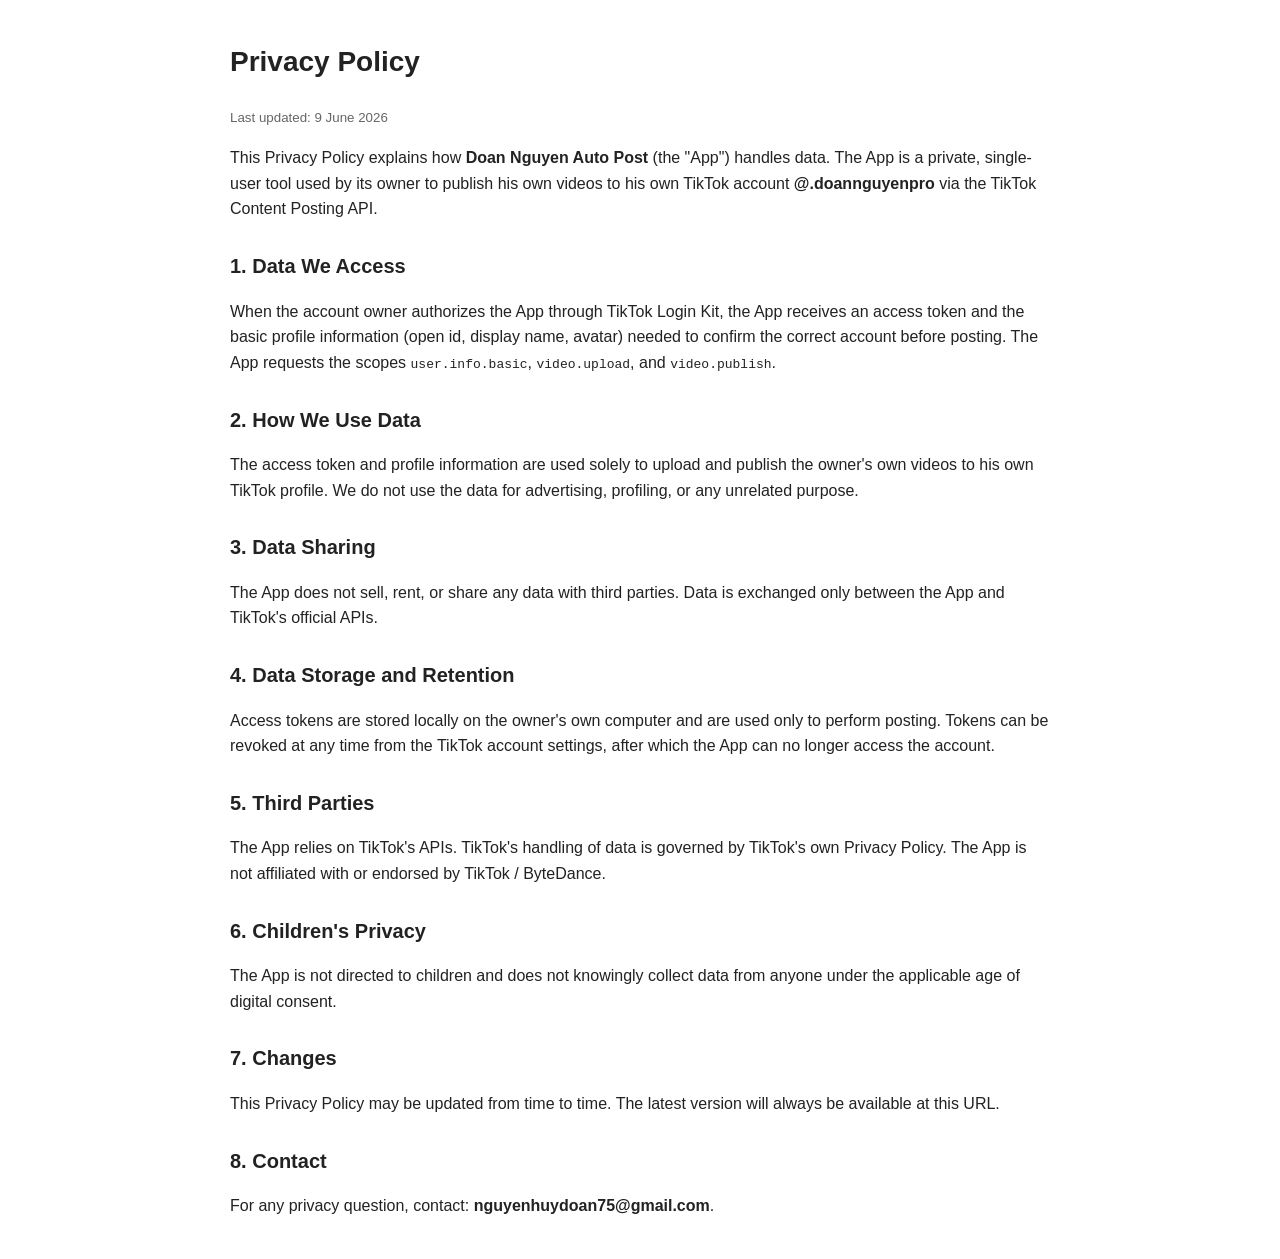
==== privacy-policy.html @ f6947137 "Add files via upload" ====
<!DOCTYPE html>
<html lang="en">
<head>
<meta charset="UTF-8">
<meta name="viewport" content="width=device-width, initial-scale=1.0">
<title>Privacy Policy — Doan Nguyen Auto Post</title>
<style>body{font-family:Arial,Helvetica,sans-serif;max-width:820px;margin:40px auto;padding:0 18px;line-height:1.6;color:#222}h1{font-size:28px}h2{font-size:20px;margin-top:28px}small{color:#666}</style>
</head>
<body>
<h1>Privacy Policy</h1>
<small>Last updated: 9 June 2026</small>

<p>This Privacy Policy explains how <strong>Doan Nguyen Auto Post</strong> (the "App") handles data. The App is a private, single-user tool used by its owner to publish his own videos to his own TikTok account <strong>@.doannguyenpro</strong> via the TikTok Content Posting API.</p>

<h2>1. Data We Access</h2>
<p>When the account owner authorizes the App through TikTok Login Kit, the App receives an access token and the basic profile information (open id, display name, avatar) needed to confirm the correct account before posting. The App requests the scopes <code>user.info.basic</code>, <code>video.upload</code>, and <code>video.publish</code>.</p>

<h2>2. How We Use Data</h2>
<p>The access token and profile information are used solely to upload and publish the owner's own videos to his own TikTok profile. We do not use the data for advertising, profiling, or any unrelated purpose.</p>

<h2>3. Data Sharing</h2>
<p>The App does not sell, rent, or share any data with third parties. Data is exchanged only between the App and TikTok's official APIs.</p>

<h2>4. Data Storage and Retention</h2>
<p>Access tokens are stored locally on the owner's own computer and are used only to perform posting. Tokens can be revoked at any time from the TikTok account settings, after which the App can no longer access the account.</p>

<h2>5. Third Parties</h2>
<p>The App relies on TikTok's APIs. TikTok's handling of data is governed by TikTok's own Privacy Policy. The App is not affiliated with or endorsed by TikTok / ByteDance.</p>

<h2>6. Children's Privacy</h2>
<p>The App is not directed to children and does not knowingly collect data from anyone under the applicable age of digital consent.</p>

<h2>7. Changes</h2>
<p>This Privacy Policy may be updated from time to time. The latest version will always be available at this URL.</p>

<h2>8. Contact</h2>
<p>For any privacy question, contact: <strong>nguyenhuydoan75@gmail.com</strong>.</p>
</body>
</html>
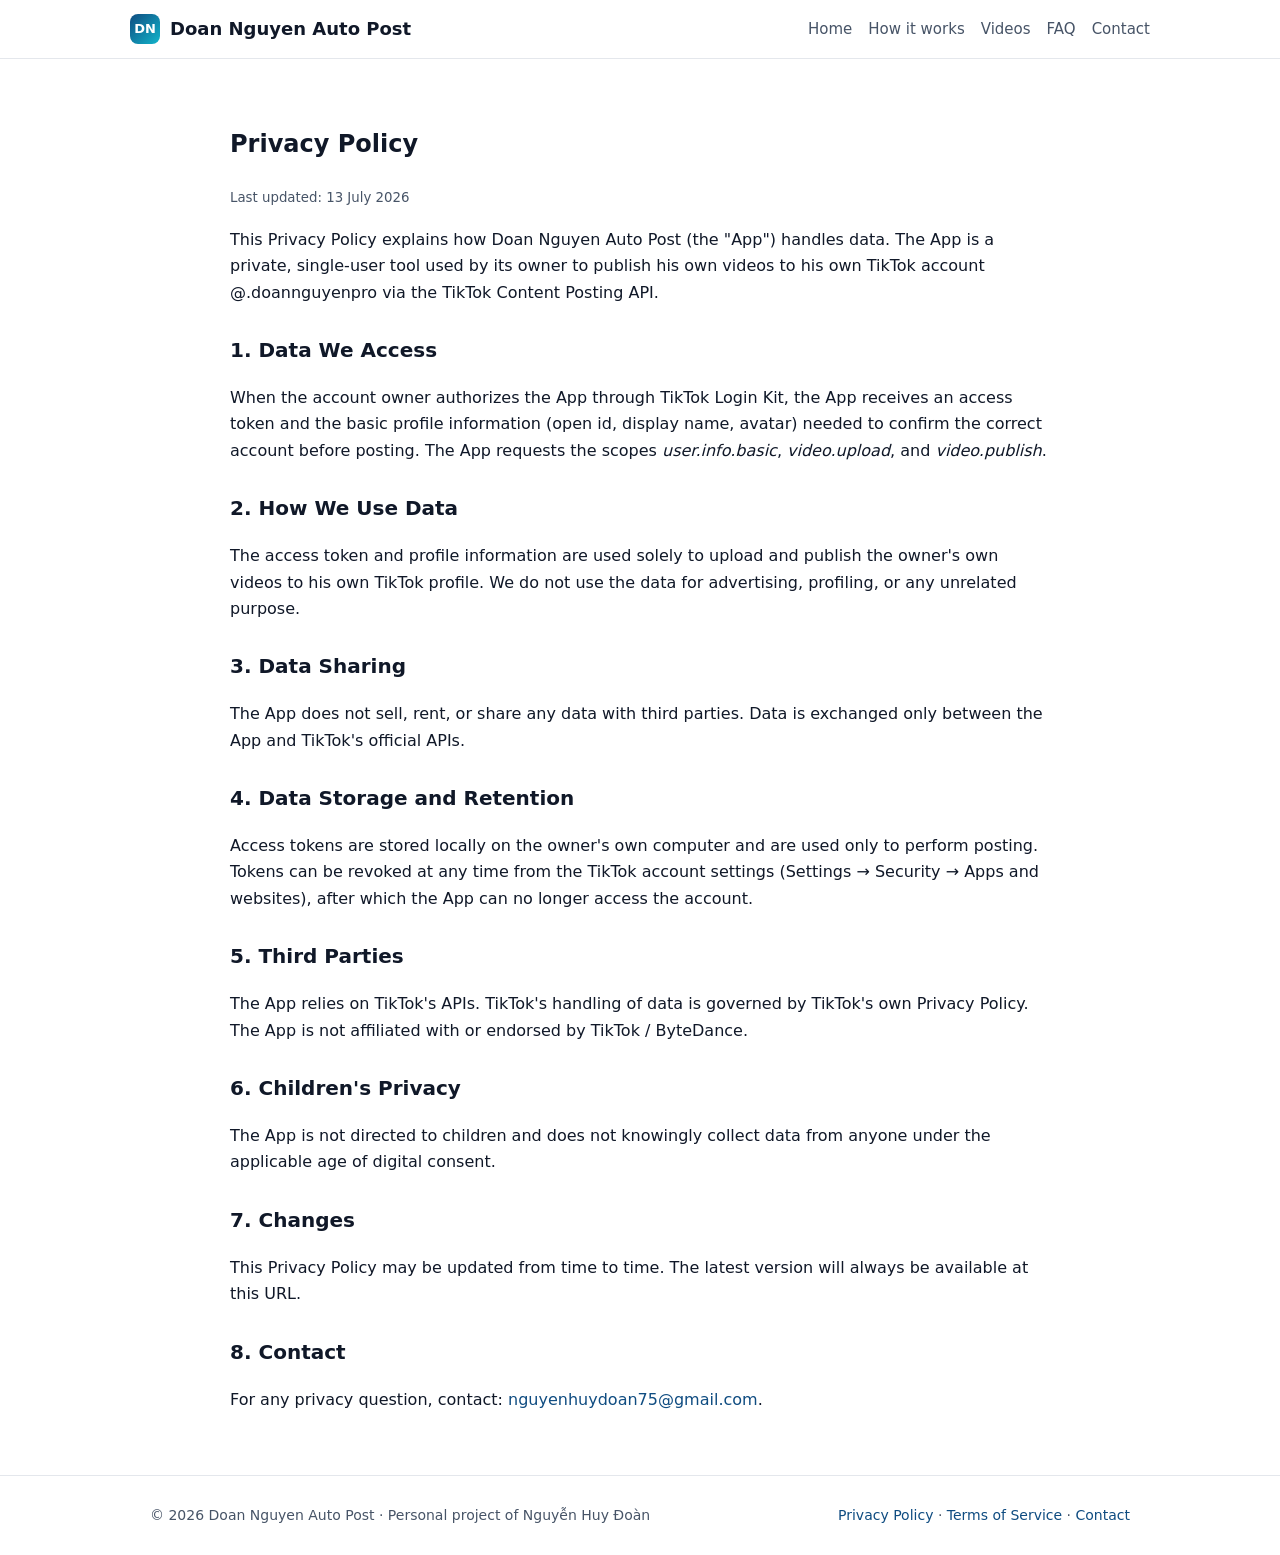
==== commit a601bb9a: "Add files via upload" ====
--- a/privacy-policy.html
+++ b/privacy-policy.html
@@ -4,16 +4,28 @@
 <meta charset="UTF-8">
 <meta name="viewport" content="width=device-width, initial-scale=1.0">
 <title>Privacy Policy — Doan Nguyen Auto Post</title>
-<style>body{font-family:Arial,Helvetica,sans-serif;max-width:820px;margin:40px auto;padding:0 18px;line-height:1.6;color:#222}h1{font-size:28px}h2{font-size:20px;margin-top:28px}small{color:#666}</style>
+<link rel="stylesheet" href="style.css">
 </head>
 <body>
+<header><div class="wrap nav">
+  <span class="logo"><span class="dot">DN</span> Doan Nguyen Auto Post</span>
+  <nav>
+    <a href="index.html">Home</a>
+    <a href="how-it-works.html">How it works</a>
+    <a href="videos.html">Videos</a>
+    <a href="faq.html">FAQ</a>
+    <a href="contact.html">Contact</a>
+  </nav>
+</div></header>
+
+<section><div class="wrap doc" style="max-width:860px">
 <h1>Privacy Policy</h1>
-<small>Last updated: 9 June 2026</small>
+<small>Last updated: 13 July 2026</small>
 
-<p>This Privacy Policy explains how <strong>Doan Nguyen Auto Post</strong> (the "App") handles data. The App is a private, single-user tool used by its owner to publish his own videos to his own TikTok account <strong>@.doannguyenpro</strong> via the TikTok Content Posting API.</p>
+<p>This Privacy Policy explains how Doan Nguyen Auto Post (the "App") handles data. The App is a private, single-user tool used by its owner to publish his own videos to his own TikTok account @.doannguyenpro via the TikTok Content Posting API.</p>
 
 <h2>1. Data We Access</h2>
-<p>When the account owner authorizes the App through TikTok Login Kit, the App receives an access token and the basic profile information (open id, display name, avatar) needed to confirm the correct account before posting. The App requests the scopes <code>user.info.basic</code>, <code>video.upload</code>, and <code>video.publish</code>.</p>
+<p>When the account owner authorizes the App through TikTok Login Kit, the App receives an access token and the basic profile information (open id, display name, avatar) needed to confirm the correct account before posting. The App requests the scopes <em>user.info.basic</em>, <em>video.upload</em>, and <em>video.publish</em>.</p>
 
 <h2>2. How We Use Data</h2>
 <p>The access token and profile information are used solely to upload and publish the owner's own videos to his own TikTok profile. We do not use the data for advertising, profiling, or any unrelated purpose.</p>
@@ -22,7 +34,7 @@
 <p>The App does not sell, rent, or share any data with third parties. Data is exchanged only between the App and TikTok's official APIs.</p>
 
 <h2>4. Data Storage and Retention</h2>
-<p>Access tokens are stored locally on the owner's own computer and are used only to perform posting. Tokens can be revoked at any time from the TikTok account settings, after which the App can no longer access the account.</p>
+<p>Access tokens are stored locally on the owner's own computer and are used only to perform posting. Tokens can be revoked at any time from the TikTok account settings (Settings → Security → Apps and websites), after which the App can no longer access the account.</p>
 
 <h2>5. Third Parties</h2>
 <p>The App relies on TikTok's APIs. TikTok's handling of data is governed by TikTok's own Privacy Policy. The App is not affiliated with or endorsed by TikTok / ByteDance.</p>
@@ -34,6 +46,12 @@
 <p>This Privacy Policy may be updated from time to time. The latest version will always be available at this URL.</p>
 
 <h2>8. Contact</h2>
-<p>For any privacy question, contact: <strong>nguyenhuydoan75@gmail.com</strong>.</p>
+<p>For any privacy question, contact: <a href="mailto:nguyenhuydoan75@gmail.com">nguyenhuydoan75@gmail.com</a>.</p>
+</div></section>
+
+<footer><div class="wrap cols">
+  <span>© 2026 Doan Nguyen Auto Post · Personal project of Nguyễn Huy Đoàn</span>
+  <span><a href="privacy-policy.html">Privacy Policy</a> · <a href="terms-of-service.html">Terms of Service</a> · <a href="contact.html">Contact</a></span>
+</div></footer>
 </body>
 </html>
--- a/style.css
+++ b/style.css
@@ -0,0 +1,47 @@
+:root{--ink:#101828;--mut:#475467;--line:#e4e7ec;--bg:#ffffff;--soft:#f8f9fc;--brand:#0f4c81;--brand2:#12b5cb;--acc:#fe2c55}
+*{box-sizing:border-box}
+body{font-family:'Segoe UI',system-ui,Arial,sans-serif;margin:0;color:var(--ink);background:var(--bg);line-height:1.65}
+a{color:var(--brand);text-decoration:none}
+a:hover{text-decoration:underline}
+.wrap{max-width:1020px;margin:0 auto;padding:0 20px}
+header{border-bottom:1px solid var(--line);background:#fff;position:sticky;top:0;z-index:9}
+.nav{display:flex;align-items:center;gap:18px;padding:14px 0;flex-wrap:wrap}
+.logo{display:flex;align-items:center;gap:10px;font-weight:700;font-size:18px;color:var(--ink)}
+.logo .dot{width:30px;height:30px;border-radius:8px;background:linear-gradient(135deg,var(--brand),var(--brand2));display:inline-flex;align-items:center;justify-content:center;color:#fff;font-size:13px;font-weight:800}
+.nav nav{margin-left:auto;display:flex;gap:16px;flex-wrap:wrap}
+.nav nav a{color:var(--mut);font-size:15px}
+.nav nav a.on{color:var(--brand);font-weight:600}
+.hero{background:linear-gradient(160deg,#0f4c81 0%,#116a9e 55%,#12b5cb 100%);color:#fff;padding:64px 0 56px}
+.hero h1{font-size:38px;margin:0 0 14px;line-height:1.2}
+.hero p{font-size:19px;max-width:720px;margin:0 0 22px;color:#eaf6ff}
+.btn{display:inline-block;background:#fff;color:var(--brand);font-weight:700;padding:12px 22px;border-radius:10px}
+.btn.ghost{background:transparent;color:#fff;border:1.5px solid rgba(255,255,255,.7);margin-left:10px}
+section{padding:46px 0}
+section.alt{background:var(--soft)}
+h2{font-size:27px;margin:0 0 18px}
+h3{font-size:19px;margin:0 0 8px}
+.grid{display:grid;gap:18px}
+.g3{grid-template-columns:repeat(auto-fit,minmax(250px,1fr))}
+.g2{grid-template-columns:repeat(auto-fit,minmax(320px,1fr))}
+.card{background:#fff;border:1px solid var(--line);border-radius:14px;padding:22px}
+.card .ic{font-size:26px;margin-bottom:10px}
+.card p{color:var(--mut);margin:6px 0 0;font-size:15px}
+.step{display:flex;gap:16px;align-items:flex-start;margin-bottom:22px}
+.step .n{flex:0 0 38px;height:38px;border-radius:50%;background:var(--brand);color:#fff;display:flex;align-items:center;justify-content:center;font-weight:700}
+.step p{margin:4px 0 0;color:var(--mut)}
+.vidgrid{display:grid;gap:16px;grid-template-columns:repeat(auto-fill,minmax(230px,1fr))}
+.vid{background:#fff;border:1px solid var(--line);border-radius:12px;padding:16px}
+.vid .tag{display:inline-block;font-size:12px;font-weight:700;color:var(--acc);background:#fff0f3;border-radius:6px;padding:2px 8px;margin-bottom:8px}
+.vid h3{font-size:15.5px;line-height:1.45}
+.vid p{font-size:13.5px;color:var(--mut);margin:6px 0 0}
+details{background:#fff;border:1px solid var(--line);border-radius:12px;padding:16px 20px;margin-bottom:12px}
+details summary{font-weight:600;cursor:pointer}
+details p{color:var(--mut)}
+.doc h2{font-size:20px;margin-top:28px}
+.doc small{color:var(--mut)}
+footer{border-top:1px solid var(--line);padding:28px 0;color:var(--mut);font-size:14px;background:#fff}
+footer .cols{display:flex;gap:30px;flex-wrap:wrap;justify-content:space-between}
+table.spec{border-collapse:collapse;width:100%}
+table.spec td,table.spec th{border:1px solid var(--line);padding:10px 14px;text-align:left;font-size:15px}
+table.spec th{background:var(--soft)}
+@media(max-width:640px){.hero h1{font-size:29px}.nav nav{gap:12px}}
